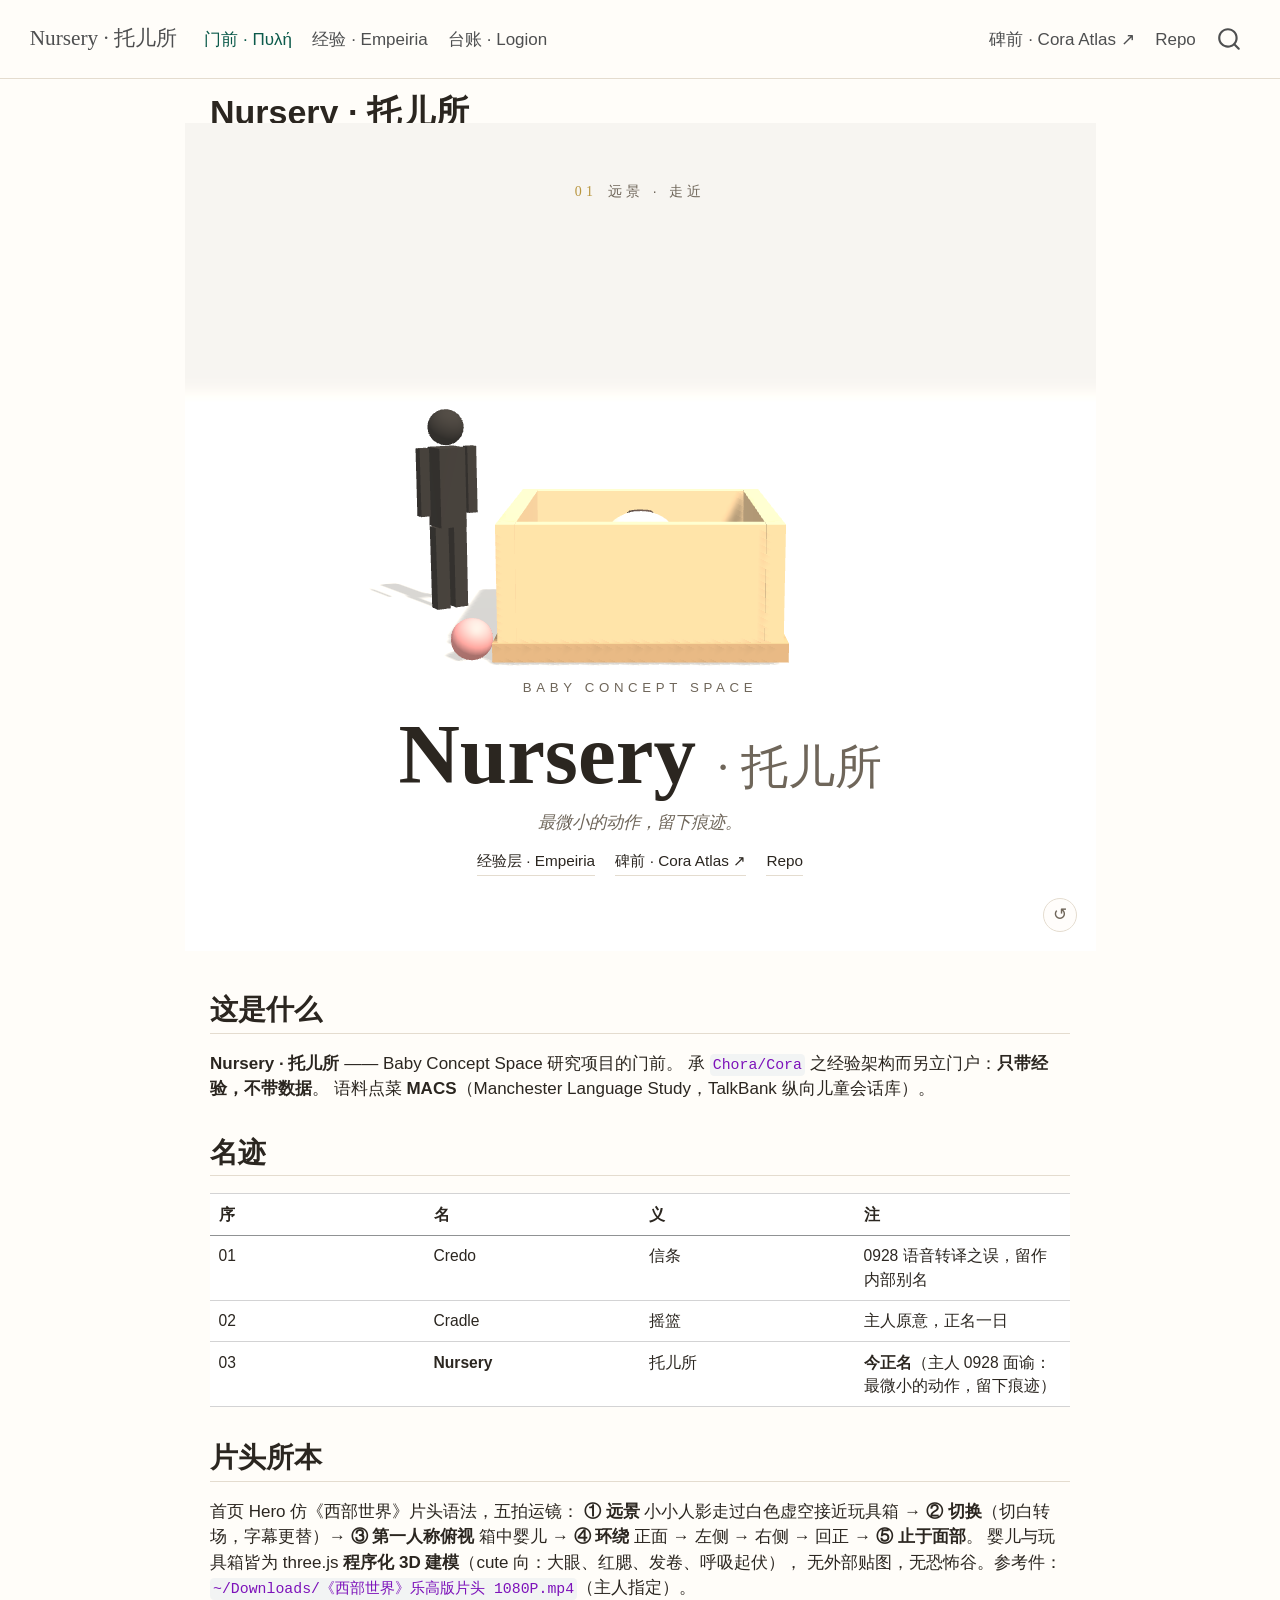
==== docs/index.html @ d9b51bdd "nursery-site v1: quarto 亮色首页 + Westworld 五拍 Hero (three.js 程序化 3D: cute 婴儿+玩具箱+剪影男孩); 名迹 Credo→Cradl" ====
<!DOCTYPE html>
<html xmlns="http://www.w3.org/1999/xhtml" lang="zh-Hans" xml:lang="zh-Hans"><head>

<meta charset="utf-8">
<meta name="generator" content="quarto-1.10.18">

<meta name="viewport" content="width=device-width, initial-scale=1.0, user-scalable=yes">


<title>Nursery · 托儿所</title>
<style>
/* Default styles provided by pandoc.
** See https://pandoc.org/MANUAL.html#variables-for-html for config info.
*/
span.smallcaps{font-variant: small-caps;}
div.columns{display: flex; gap: 1.5em;}
div.column{flex: auto;}
@media screen {
div.columns{gap: min(4vw, 1.5em);}
div.column{overflow-x: auto;}
}
div.hanging-indent{margin-left: 1.5em; text-indent: -1.5em;}
ul.task-list{list-style: none;}
ul.task-list li input[type="checkbox"] {
  width: 0.8em;
  margin: 0 0.8em 0.2em -1em; /* quarto-specific, see https://github.com/quarto-dev/quarto-cli/issues/4556 */ 
  vertical-align: middle;
}
</style>


<script src="site_libs/quarto-nav/quarto-nav.js"></script>
<script src="site_libs/quarto-nav/headroom.min.js"></script>
<script src="site_libs/clipboard/clipboard.min.js"></script>
<script src="site_libs/quarto-search/autocomplete.umd.js"></script>
<script src="site_libs/quarto-search/fuse.min.js"></script>
<script src="site_libs/quarto-search/quarto-search.js"></script>
<meta name="quarto:offset" content="./">
<script src="site_libs/quarto-html/quarto.js" type="module"></script>
<script src="site_libs/quarto-html/tabsets/tabsets.js" type="module"></script>
<script src="site_libs/quarto-html/popper.min.js"></script>
<script src="site_libs/quarto-html/tippy.umd.min.js"></script>
<script src="site_libs/quarto-html/anchor.min.js"></script>
<link href="site_libs/quarto-html/tippy.css" rel="stylesheet">
<link href="site_libs/quarto-html/quarto-syntax-highlighting-64a204ab8560d761af7679ceaba22944.css" rel="stylesheet" id="quarto-text-highlighting-styles">
<script src="site_libs/bootstrap/bootstrap.min.js"></script>
<link href="site_libs/bootstrap/bootstrap-icons.css" rel="stylesheet">
<link href="site_libs/bootstrap/bootstrap-a41d09759f1e36b3605fc5ec966b7374.min.css" rel="stylesheet" append-hash="true" id="quarto-bootstrap" data-mode="light">
<script id="quarto-search-options" type="application/json">{
  "location": "navbar",
  "copy-button": false,
  "collapse-after": 3,
  "panel-placement": "end",
  "type": "overlay",
  "limit": 50,
  "keyboard-shortcut": [
    "f",
    "/",
    "s"
  ],
  "show-item-context": false,
  "language": {
    "search-no-results-text": "没有结果",
    "search-matching-documents-text": "匹配的文档",
    "search-copy-link-title": "复制搜索链接",
    "search-hide-matches-text": "隐藏其它匹配结果",
    "search-more-match-text": "更多匹配结果",
    "search-more-matches-text": "更多匹配结果",
    "search-clear-button-title": "清除",
    "search-text-placeholder": "",
    "search-detached-cancel-button-title": "取消",
    "search-submit-button-title": "提交",
    "search-label": "搜索"
  }
}</script>


<link rel="stylesheet" href="styles/site.css">
</head>

<body class="nav-fixed quarto-light">

<div id="quarto-search-results"></div>
  <header id="quarto-header" class="headroom fixed-top">
    <nav class="navbar navbar-expand-lg " data-bs-theme="dark">
      <div class="navbar-container container-fluid">
      <div class="navbar-brand-container mx-auto">
    <a class="navbar-brand" href="./index.html">
    <span class="navbar-title">Nursery · 托儿所</span>
    </a>
  </div>
            <div id="quarto-search" class="" title="搜索"></div>
          <button class="navbar-toggler" type="button" data-bs-toggle="collapse" data-bs-target="#navbarCollapse" aria-controls="navbarCollapse" role="menu" aria-expanded="false" aria-label="展开或折叠导航栏" onclick="if (window.quartoToggleHeadroom) { window.quartoToggleHeadroom(); }">
  <span class="navbar-toggler-icon"></span>
</button>
          <div class="collapse navbar-collapse" id="navbarCollapse">
            <ul class="navbar-nav navbar-nav-scroll me-auto">
  <li class="nav-item">
    <a class="nav-link active" href="./index.html" aria-current="page"> 
<span class="menu-text">门前 · Πυλή</span></a>
  </li>  
  <li class="nav-item">
    <a class="nav-link" href="./experience.html"> 
<span class="menu-text">经验 · Empeiria</span></a>
  </li>  
  <li class="nav-item">
    <a class="nav-link" href="./LEDGER.html"> 
<span class="menu-text">台账 · Logion</span></a>
  </li>  
</ul>
            <ul class="navbar-nav navbar-nav-scroll ms-auto">
  <li class="nav-item">
    <a class="nav-link" href="https://math4mad.github.io/cora-atlas/"> 
<span class="menu-text">碑前 · Cora Atlas ↗</span></a>
  </li>  
  <li class="nav-item">
    <a class="nav-link" href="https://github.com/math4mad/cradle"> 
<span class="menu-text">Repo</span></a>
  </li>  
</ul>
          </div> <!-- /navcollapse -->
            <div class="quarto-navbar-tools">
</div>
      </div> <!-- /container-fluid -->
    </nav>
</header>
<!-- content -->
<div id="quarto-content" class="quarto-container page-columns page-rows-contents page-layout-full page-navbar">
<!-- sidebar -->
<!-- margin-sidebar -->
    
<!-- main -->
<main class="content column-page" id="quarto-document-content">

<header id="title-block-header" class="quarto-title-block default">
<div class="quarto-title">
<h1 class="title">Nursery · 托儿所</h1>
</div>



<div class="quarto-title-meta column-page">

    
  
    
  </div>
  


</header>


<section id="ww-hero" aria-label="Nursery 片头">
<div id="ww-stage">

</div>
<div id="ww-fade">

</div>
<div id="ww-caption">
<span class="ww-cap-num">01</span><span class="ww-cap-txt">远景 · 走近</span>
</div>
<header id="ww-plate">
<div class="ww-kicker">
Baby Concept Space
</div>
<h1 class="ww-title">
Nursery <span class="ww-cn">· 托儿所</span>
</h1>
<p class="ww-motto">
最微小的动作，留下痕迹。
</p>
<nav class="ww-links">
<a href="./experience.html" class="ww-link">经验层 · Empeiria</a> <a href="https://math4mad.github.io/cora-atlas/" class="ww-link">碑前 · Cora Atlas ↗</a> <a href="https://github.com/math4mad/cradle" class="ww-link">Repo</a>
</nav>
</header>
<div id="ww-replay" title="重看片头" role="button" tabindex="0">
↺
</div>
<script src="javascripts/three.min.js"></script>
<script src="javascripts/hero.js"></script>
</section>
<div id="nursery-intro">
<section id="这是什么" class="level2">
<h2 class="anchored" data-anchor-id="这是什么">这是什么</h2>
<p><strong>Nursery · 托儿所</strong> —— Baby Concept Space 研究项目的门前。 承 <code>Chora/Cora</code> 之经验架构而另立门户：<strong>只带经验，不带数据</strong>。 语料点菜 <strong>MACS</strong>（Manchester Language Study，TalkBank 纵向儿童会话库）。</p>
</section>
<section id="名迹" class="level2">
<h2 class="anchored" data-anchor-id="名迹">名迹</h2>
<table class="caption-top table">
<colgroup>
<col style="width: 25%">
<col style="width: 25%">
<col style="width: 25%">
<col style="width: 25%">
</colgroup>
<thead>
<tr class="header">
<th>序</th>
<th>名</th>
<th>义</th>
<th>注</th>
</tr>
</thead>
<tbody>
<tr class="odd">
<td>01</td>
<td>Credo</td>
<td>信条</td>
<td>0928 语音转译之误，留作内部别名</td>
</tr>
<tr class="even">
<td>02</td>
<td>Cradle</td>
<td>摇篮</td>
<td>主人原意，正名一日</td>
</tr>
<tr class="odd">
<td>03</td>
<td><strong>Nursery</strong></td>
<td>托儿所</td>
<td><strong>今正名</strong>（主人 0928 面谕：最微小的动作，留下痕迹）</td>
</tr>
</tbody>
</table>
</section>
<section id="片头所本" class="level2">
<h2 class="anchored" data-anchor-id="片头所本">片头所本</h2>
<p>首页 Hero 仿《西部世界》片头语法，五拍运镜： <strong>① 远景</strong> 小小人影走过白色虚空接近玩具箱 → <strong>② 切换</strong>（切白转场，字幕更替）→ <strong>③ 第一人称俯视</strong> 箱中婴儿 → <strong>④ 环绕</strong> 正面 → 左侧 → 右侧 → 回正 → <strong>⑤ 止于面部</strong>。 婴儿与玩具箱皆为 three.js <strong>程序化 3D 建模</strong>（cute 向：大眼、红腮、发卷、呼吸起伏）， 无外部贴图，无恐怖谷。参考件：<code>~/Downloads/《西部世界》乐高版片头 1080P.mp4</code>（主人指定）。</p>
</section>
</div>



</main> <!-- /main -->
<script id="quarto-html-after-body" type="application/javascript">
  window.document.addEventListener("DOMContentLoaded", function (event) {
    const icon = "";
    const anchorJS = new window.AnchorJS();
    anchorJS.options = {
      placement: 'right',
      icon: icon
    };
    anchorJS.add('.anchored');
    const isCodeAnnotation = (el) => {
      for (const clz of el.classList) {
        if (clz.startsWith('code-annotation-')) {                     
          return true;
        }
      }
      return false;
    }
    const onCopySuccess = function(e) {
      // button target
      const button = e.trigger;
      // don't keep focus
      button.blur();
      // flash "checked"
      button.classList.add('code-copy-button-checked');
      var currentTitle = button.getAttribute("title");
      button.setAttribute("title", "已复制");
      let tooltip;
      if (window.bootstrap) {
        button.setAttribute("data-bs-toggle", "tooltip");
        button.setAttribute("data-bs-placement", "left");
        button.setAttribute("data-bs-title", "已复制");
        tooltip = new bootstrap.Tooltip(button, 
          { trigger: "manual", 
            customClass: "code-copy-button-tooltip",
            offset: [0, -8]});
        tooltip.show();    
      }
      setTimeout(function() {
        if (tooltip) {
          tooltip.hide();
          button.removeAttribute("data-bs-title");
          button.removeAttribute("data-bs-toggle");
          button.removeAttribute("data-bs-placement");
        }
        button.setAttribute("title", currentTitle);
        button.classList.remove('code-copy-button-checked');
      }, 1000);
      // clear code selection
      e.clearSelection();
    }
    const getTextToCopy = function(trigger) {
      const outerScaffold = trigger.parentElement.cloneNode(true);
      const codeEl = outerScaffold.querySelector('code');
      for (const childEl of codeEl.children) {
        if (isCodeAnnotation(childEl)) {
          childEl.remove();
        }
      }
      return codeEl.innerText;
    }
    const clipboard = new window.ClipboardJS('.code-copy-button:not([data-in-quarto-modal])', {
      text: getTextToCopy
    });
    clipboard.on('success', onCopySuccess);
    if (window.document.getElementById('quarto-embedded-source-code-modal')) {
      const clipboardModal = new window.ClipboardJS('.code-copy-button[data-in-quarto-modal]', {
        text: getTextToCopy,
        container: window.document.getElementById('quarto-embedded-source-code-modal')
      });
      clipboardModal.on('success', onCopySuccess);
    }
      var localhostRegex = new RegExp(/^(?:http|https):\/\/localhost\:?[0-9]*\//);
      var mailtoRegex = new RegExp(/^mailto:/);
        var filterRegex = new RegExp('/' + window.location.host + '/');
      var isInternal = (href) => {
          return filterRegex.test(href) || localhostRegex.test(href) || mailtoRegex.test(href);
      }
      // Inspect non-navigation links and adorn them if external
     var links = window.document.querySelectorAll('a[href]:not(.nav-link):not(.navbar-brand):not(.toc-action):not(.sidebar-link):not(.sidebar-item-toggle):not(.pagination-link):not(.no-external):not([aria-hidden]):not(.dropdown-item):not(.quarto-navigation-tool):not(.about-link)');
      for (var i=0; i<links.length; i++) {
        const link = links[i];
        if (!isInternal(link.href)) {
          // undo the damage that might have been done by quarto-nav.js in the case of
          // links that we want to consider external
          if (link.dataset.originalHref !== undefined) {
            link.href = link.dataset.originalHref;
          }
        }
      }
    function tippyHover(el, contentFn, onTriggerFn, onUntriggerFn) {
      const config = {
        allowHTML: true,
        maxWidth: 500,
        delay: 100,
        arrow: false,
        appendTo: function(el) {
            return el.parentElement;
        },
        interactive: true,
        interactiveBorder: 10,
        theme: 'quarto',
        placement: 'bottom-start',
      };
      if (contentFn) {
        config.content = contentFn;
      }
      if (onTriggerFn) {
        config.onTrigger = onTriggerFn;
      }
      if (onUntriggerFn) {
        config.onUntrigger = onUntriggerFn;
      }
      window.tippy(el, config); 
    }
    const noterefs = window.document.querySelectorAll('a[role="doc-noteref"]');
    for (var i=0; i<noterefs.length; i++) {
      const ref = noterefs[i];
      tippyHover(ref, function() {
        // use id or data attribute instead here
        let href = ref.getAttribute('data-footnote-href') || ref.getAttribute('href');
        try { href = new URL(href).hash; } catch {}
        const id = href.replace(/^#\/?/, "");
        const note = window.document.getElementById(id);
        if (note) {
          return note.innerHTML;
        } else {
          return "";
        }
      });
    }
    const xrefs = window.document.querySelectorAll('a.quarto-xref');
    const processXRef = (id, note) => {
      // Strip column container classes
      const stripColumnClz = (el) => {
        el.classList.remove("page-full", "page-columns");
        if (el.children) {
          for (const child of el.children) {
            stripColumnClz(child);
          }
        }
      }
      stripColumnClz(note)
      if (id === null || id.startsWith('sec-')) {
        // Special case sections, only their first couple elements
        const container = document.createElement("div");
        if (note.children && note.children.length > 2) {
          container.appendChild(note.children[0].cloneNode(true));
          for (let i = 1; i < note.children.length; i++) {
            const child = note.children[i];
            if (child.tagName === "P" && child.innerText === "") {
              continue;
            } else {
              container.appendChild(child.cloneNode(true));
              break;
            }
          }
          if (window.Quarto?.typesetMath) {
            window.Quarto.typesetMath(container);
          }
          return container.innerHTML
        } else {
          if (window.Quarto?.typesetMath) {
            window.Quarto.typesetMath(note);
          }
          return note.innerHTML;
        }
      } else {
        // Remove any anchor links if they are present
        const anchorLink = note.querySelector('a.anchorjs-link');
        if (anchorLink) {
          anchorLink.remove();
        }
        if (window.Quarto?.typesetMath) {
          window.Quarto.typesetMath(note);
        }
        if (note.classList.contains("callout")) {
          return note.outerHTML;
        } else {
          return note.innerHTML;
        }
      }
    }
    for (var i=0; i<xrefs.length; i++) {
      const xref = xrefs[i];
      tippyHover(xref, undefined, function(instance) {
        instance.disable();
        let url = xref.getAttribute('href');
        let hash = undefined; 
        if (url.startsWith('#')) {
          hash = url;
        } else {
          try { hash = new URL(url).hash; } catch {}
        }
        if (hash) {
          const id = hash.replace(/^#\/?/, "");
          const note = window.document.getElementById(id);
          if (note !== null) {
            try {
              const html = processXRef(id, note.cloneNode(true));
              instance.setContent(html);
            } finally {
              instance.enable();
              instance.show();
            }
          } else {
            // See if we can fetch this
            fetch(url.split('#')[0])
            .then(res => res.text())
            .then(html => {
              const parser = new DOMParser();
              const htmlDoc = parser.parseFromString(html, "text/html");
              const note = htmlDoc.getElementById(id);
              if (note !== null) {
                const html = processXRef(id, note);
                instance.setContent(html);
              } 
            }).finally(() => {
              instance.enable();
              instance.show();
            });
          }
        } else {
          // See if we can fetch a full url (with no hash to target)
          // This is a special case and we should probably do some content thinning / targeting
          fetch(url)
          .then(res => res.text())
          .then(html => {
            const parser = new DOMParser();
            const htmlDoc = parser.parseFromString(html, "text/html");
            const note = htmlDoc.querySelector('main.content');
            if (note !== null) {
              // This should only happen for chapter cross references
              // (since there is no id in the URL)
              // remove the first header
              if (note.children.length > 0 && note.children[0].tagName === "HEADER") {
                note.children[0].remove();
              }
              const html = processXRef(null, note);
              instance.setContent(html);
            } 
          }).finally(() => {
            instance.enable();
            instance.show();
          });
        }
      }, function(instance) {
      });
    }
        let selectedAnnoteEl;
        const selectorForAnnotation = ( cell, annotation) => {
          let cellAttr = 'data-code-cell="' + cell + '"';
          let lineAttr = 'data-code-annotation="' +  annotation + '"';
          const selector = 'span[' + cellAttr + '][' + lineAttr + ']';
          return selector;
        }
        const selectCodeLines = (annoteEl) => {
          const doc = window.document;
          const targetCell = annoteEl.getAttribute("data-target-cell");
          const targetAnnotation = annoteEl.getAttribute("data-target-annotation");
          const annoteSpan = window.document.querySelector(selectorForAnnotation(targetCell, targetAnnotation));
          const lines = annoteSpan.getAttribute("data-code-lines").split(",");
          const lineIds = lines.map((line) => {
            return targetCell + "-" + line;
          })
          let top = null;
          let height = null;
          let parent = null;
          if (lineIds.length > 0) {
              //compute the position of the single el (top and bottom and make a div)
              const el = window.document.getElementById(lineIds[0]);
              top = el.offsetTop;
              height = el.offsetHeight;
              parent = el.parentElement.parentElement;
            if (lineIds.length > 1) {
              const lastEl = window.document.getElementById(lineIds[lineIds.length - 1]);
              const bottom = lastEl.offsetTop + lastEl.offsetHeight;
              height = bottom - top;
            }
            if (top !== null && height !== null && parent !== null) {
              // cook up a div (if necessary) and position it 
              let div = window.document.getElementById("code-annotation-line-highlight");
              if (div === null) {
                div = window.document.createElement("div");
                div.setAttribute("id", "code-annotation-line-highlight");
                div.style.position = 'absolute';
                parent.appendChild(div);
              }
              div.style.top = top - 2 + "px";
              div.style.height = height + 4 + "px";
              div.style.left = 0;
              let gutterDiv = window.document.getElementById("code-annotation-line-highlight-gutter");
              if (gutterDiv === null) {
                gutterDiv = window.document.createElement("div");
                gutterDiv.setAttribute("id", "code-annotation-line-highlight-gutter");
                gutterDiv.style.position = 'absolute';
                const codeCell = window.document.getElementById(targetCell);
                const gutter = codeCell.querySelector('.code-annotation-gutter');
                gutter.appendChild(gutterDiv);
              }
              gutterDiv.style.top = top - 2 + "px";
              gutterDiv.style.height = height + 4 + "px";
            }
            selectedAnnoteEl = annoteEl;
          }
        };
        const unselectCodeLines = () => {
          const elementsIds = ["code-annotation-line-highlight", "code-annotation-line-highlight-gutter"];
          elementsIds.forEach((elId) => {
            const div = window.document.getElementById(elId);
            if (div) {
              div.remove();
            }
          });
          selectedAnnoteEl = undefined;
        };
          // Handle positioning of the toggle
      window.addEventListener(
        "resize",
        throttle(() => {
          elRect = undefined;
          if (selectedAnnoteEl) {
            selectCodeLines(selectedAnnoteEl);
          }
        }, 10)
      );
      function throttle(fn, ms) {
      let throttle = false;
      let timer;
        return (...args) => {
          if(!throttle) { // first call gets through
              fn.apply(this, args);
              throttle = true;
          } else { // all the others get throttled
              if(timer) clearTimeout(timer); // cancel #2
              timer = setTimeout(() => {
                fn.apply(this, args);
                timer = throttle = false;
              }, ms);
          }
        };
      }
        // Attach click handler to the DT
        const annoteDls = window.document.querySelectorAll('dt[data-target-cell]');
        for (const annoteDlNode of annoteDls) {
          annoteDlNode.addEventListener('click', (event) => {
            const clickedEl = event.target;
            if (clickedEl !== selectedAnnoteEl) {
              unselectCodeLines();
              const activeEl = window.document.querySelector('dt[data-target-cell].code-annotation-active');
              if (activeEl) {
                activeEl.classList.remove('code-annotation-active');
              }
              selectCodeLines(clickedEl);
              clickedEl.classList.add('code-annotation-active');
            } else {
              // Unselect the line
              unselectCodeLines();
              clickedEl.classList.remove('code-annotation-active');
            }
          });
        }
    const findCites = (el) => {
      const parentEl = el.parentElement;
      if (parentEl) {
        const cites = parentEl.dataset.cites;
        if (cites) {
          return {
            el,
            cites: cites.split(' ')
          };
        } else {
          return findCites(el.parentElement)
        }
      } else {
        return undefined;
      }
    };
    var bibliorefs = window.document.querySelectorAll('a[role="doc-biblioref"]');
    for (var i=0; i<bibliorefs.length; i++) {
      const ref = bibliorefs[i];
      const citeInfo = findCites(ref);
      if (citeInfo) {
        tippyHover(citeInfo.el, function() {
          var popup = window.document.createElement('div');
          citeInfo.cites.forEach(function(cite) {
            var citeDiv = window.document.createElement('div');
            citeDiv.classList.add('hanging-indent');
            citeDiv.classList.add('csl-entry');
            var biblioDiv = window.document.getElementById('ref-' + cite);
            if (biblioDiv) {
              citeDiv.innerHTML = biblioDiv.innerHTML;
            }
            popup.appendChild(citeDiv);
          });
          return popup.innerHTML;
        });
      }
    }
  });
  </script>
</div> <!-- /content -->




</body></html>
---- docs/site_libs/quarto-html/tippy.css ----
.tippy-box[data-animation=fade][data-state=hidden]{opacity:0}[data-tippy-root]{max-width:calc(100vw - 10px)}.tippy-box{position:relative;background-color:#333;color:#fff;border-radius:4px;font-size:14px;line-height:1.4;white-space:normal;outline:0;transition-property:transform,visibility,opacity}.tippy-box[data-placement^=top]>.tippy-arrow{bottom:0}.tippy-box[data-placement^=top]>.tippy-arrow:before{bottom:-7px;left:0;border-width:8px 8px 0;border-top-color:initial;transform-origin:center top}.tippy-box[data-placement^=bottom]>.tippy-arrow{top:0}.tippy-box[data-placement^=bottom]>.tippy-arrow:before{top:-7px;left:0;border-width:0 8px 8px;border-bottom-color:initial;transform-origin:center bottom}.tippy-box[data-placement^=left]>.tippy-arrow{right:0}.tippy-box[data-placement^=left]>.tippy-arrow:before{border-width:8px 0 8px 8px;border-left-color:initial;right:-7px;transform-origin:center left}.tippy-box[data-placement^=right]>.tippy-arrow{left:0}.tippy-box[data-placement^=right]>.tippy-arrow:before{left:-7px;border-width:8px 8px 8px 0;border-right-color:initial;transform-origin:center right}.tippy-box[data-inertia][data-state=visible]{transition-timing-function:cubic-bezier(.54,1.5,.38,1.11)}.tippy-arrow{width:16px;height:16px;color:#333}.tippy-arrow:before{content:"";position:absolute;border-color:transparent;border-style:solid}.tippy-content{position:relative;padding:5px 9px;z-index:1}
---- docs/site_libs/quarto-html/quarto-syntax-highlighting-64a204ab8560d761af7679ceaba22944.css ----
/* quarto syntax highlight colors */
:root {
  --quarto-hl-ot-color: #003B4F;
  --quarto-hl-at-color: #657422;
  --quarto-hl-ss-color: #20794D;
  --quarto-hl-an-color: #5E5E5E;
  --quarto-hl-fu-color: #4758AB;
  --quarto-hl-st-color: #20794D;
  --quarto-hl-cf-color: #003B4F;
  --quarto-hl-op-color: #5E5E5E;
  --quarto-hl-er-color: #AD0000;
  --quarto-hl-bn-color: #AD0000;
  --quarto-hl-al-color: #AD0000;
  --quarto-hl-va-color: #111111;
  --quarto-hl-bu-color: inherit;
  --quarto-hl-ex-color: inherit;
  --quarto-hl-pp-color: #AD0000;
  --quarto-hl-in-color: #5E5E5E;
  --quarto-hl-vs-color: #20794D;
  --quarto-hl-wa-color: #5E5E5E;
  --quarto-hl-do-color: #5E5E5E;
  --quarto-hl-im-color: #00769E;
  --quarto-hl-ch-color: #20794D;
  --quarto-hl-dt-color: #AD0000;
  --quarto-hl-fl-color: #AD0000;
  --quarto-hl-co-color: #5E5E5E;
  --quarto-hl-cv-color: #5E5E5E;
  --quarto-hl-cn-color: #8f5902;
  --quarto-hl-sc-color: #5E5E5E;
  --quarto-hl-dv-color: #AD0000;
  --quarto-hl-kw-color: #003B4F;
}

/* other quarto variables */
:root {
  --quarto-font-monospace: SFMono-Regular, Menlo, Monaco, Consolas, "Liberation Mono", "Courier New", monospace;
}

/* syntax highlight based on Pandoc's rules */
pre > code.sourceCode > span {
  color: #003B4F;
}

code.sourceCode > span {
  color: #003B4F;
}

div.sourceCode,
div.sourceCode pre.sourceCode {
  color: #003B4F;
}

/* Normal */
code span {
  color: #003B4F;
}

/* Alert */
code span.al {
  color: #AD0000;
  font-style: inherit;
}

/* Annotation */
code span.an {
  color: #5E5E5E;
  font-style: inherit;
}

/* Attribute */
code span.at {
  color: #657422;
  font-style: inherit;
}

/* BaseN */
code span.bn {
  color: #AD0000;
  font-style: inherit;
}

/* BuiltIn */
code span.bu {
  font-style: inherit;
}

/* ControlFlow */
code span.cf {
  color: #003B4F;
  font-weight: bold;
  font-style: inherit;
}

/* Char */
code span.ch {
  color: #20794D;
  font-style: inherit;
}

/* Constant */
code span.cn {
  color: #8f5902;
  font-style: inherit;
}

/* Comment */
code span.co {
  color: #5E5E5E;
  font-style: inherit;
}

/* CommentVar */
code span.cv {
  color: #5E5E5E;
  font-style: italic;
}

/* Documentation */
code span.do {
  color: #5E5E5E;
  font-style: italic;
}

/* DataType */
code span.dt {
  color: #AD0000;
  font-style: inherit;
}

/* DecVal */
code span.dv {
  color: #AD0000;
  font-style: inherit;
}

/* Error */
code span.er {
  color: #AD0000;
  font-style: inherit;
}

/* Extension */
code span.ex {
  font-style: inherit;
}

/* Float */
code span.fl {
  color: #AD0000;
  font-style: inherit;
}

/* Function */
code span.fu {
  color: #4758AB;
  font-style: inherit;
}

/* Import */
code span.im {
  color: #00769E;
  font-style: inherit;
}

/* Information */
code span.in {
  color: #5E5E5E;
  font-style: inherit;
}

/* Keyword */
code span.kw {
  color: #003B4F;
  font-weight: bold;
  font-style: inherit;
}

/* Operator */
code span.op {
  color: #5E5E5E;
  font-style: inherit;
}

/* Other */
code span.ot {
  color: #003B4F;
  font-style: inherit;
}

/* Preprocessor */
code span.pp {
  color: #AD0000;
  font-style: inherit;
}

/* SpecialChar */
code span.sc {
  color: #5E5E5E;
  font-style: inherit;
}

/* SpecialString */
code span.ss {
  color: #20794D;
  font-style: inherit;
}

/* String */
code span.st {
  color: #20794D;
  font-style: inherit;
}

/* Variable */
code span.va {
  color: #111111;
  font-style: inherit;
}

/* VerbatimString */
code span.vs {
  color: #20794D;
  font-style: inherit;
}

/* Warning */
code span.wa {
  color: #5E5E5E;
  font-style: italic;
}

.prevent-inlining {
  content: "</";
}

/*# sourceMappingURL=9d8d5bb603a83b8298b89080a598c93b.css.map */
---- docs/styles/site.css ----
/* Nursery · 亮色盘 (0928 v1, 后期再改) —— 与 cora-atlas 盘化同理, 只走 :root 变量 */
:root {
  --nv-void:   #f7f5f1;  /* 白空 */
  --nv-paper:  #fffdf9;
  --nv-ink:    #2b2620;
  --nv-soft:   #6f665a;
  --nv-line:   #e4dccf;
  --nv-accent: #c98a4b;  /* 暖木色, 玩具箱之裔 */
  --nv-gold:   #b8963f;
}

/* ---- Hero 舞台 ---- */
#ww-hero { position: relative; height: 92vh; min-height: 540px; margin: -1.6rem -1.5rem 2.5rem; background: var(--nv-void); overflow: hidden; }
#ww-stage, #ww-stage canvas { position: absolute; inset: 0; width: 100%; height: 100%; display: block; }
#ww-fade { position: absolute; inset: 0; background: var(--nv-void); opacity: 0; pointer-events: none; transition: opacity .12s linear; }

#ww-plate { position: absolute; left: 0; right: 0; bottom: 9%; text-align: center; pointer-events: none; }
#ww-plate .ww-kicker { letter-spacing: .35em; text-transform: uppercase; font-size: .78rem; color: var(--nv-soft); }
#ww-plate .ww-title { font-family: Palatino, "Palatino Linotype", serif; font-size: clamp(2.6rem, 7vw, 5rem); color: var(--nv-ink); margin: .3rem 0 .2rem; font-weight: 700; }
#ww-plate .ww-cn { font-size: .55em; font-weight: 400; color: var(--nv-soft); }
#ww-plate .ww-motto { font-style: italic; color: var(--nv-soft); font-size: 1.02rem; margin-bottom: .9rem; }
#ww-plate .ww-links { display: flex; gap: 1.2rem; justify-content: center; flex-wrap: wrap; pointer-events: auto; }
#ww-plate .ww-link { color: var(--nv-ink); text-decoration: none; border-bottom: 1px solid var(--nv-line); font-size: .9rem; padding-bottom: .12rem; }
#ww-plate .ww-link:hover { border-bottom-color: var(--nv-accent); color: var(--nv-accent); }

#ww-caption { position: absolute; top: 7%; left: 0; right: 0; text-align: center; letter-spacing: .3em; color: var(--nv-soft); font-size: .82rem; }
#ww-caption .ww-cap-num { color: var(--nv-gold); margin-right: .8em; font-family: Palatino, serif; }

#ww-replay { position: absolute; right: 1.1rem; bottom: 1.1rem; width: 2rem; height: 2rem; border: 1px solid var(--nv-line); border-radius: 50%; display: flex; align-items: center; justify-content: center; color: var(--nv-soft); cursor: pointer; background: rgba(255,253,249,.7); }
#ww-replay:hover { color: var(--nv-accent); border-color: var(--nv-accent); }

/* ---- 正文版式 ---- */
body { background: var(--nv-paper); color: var(--nv-ink); }
main { max-width: 860px; margin: 0 auto; }
h2 { font-family: Palatino, serif; border-bottom: 1px solid var(--nv-line); padding-bottom: .35rem; }
a { color: var(--nv-accent); }
table { font-size: .92rem; }
.navbar { background: var(--nv-paper) !important; border-bottom: 1px solid var(--nv-line); }
.navbar-title { font-family: Palatino, serif; }
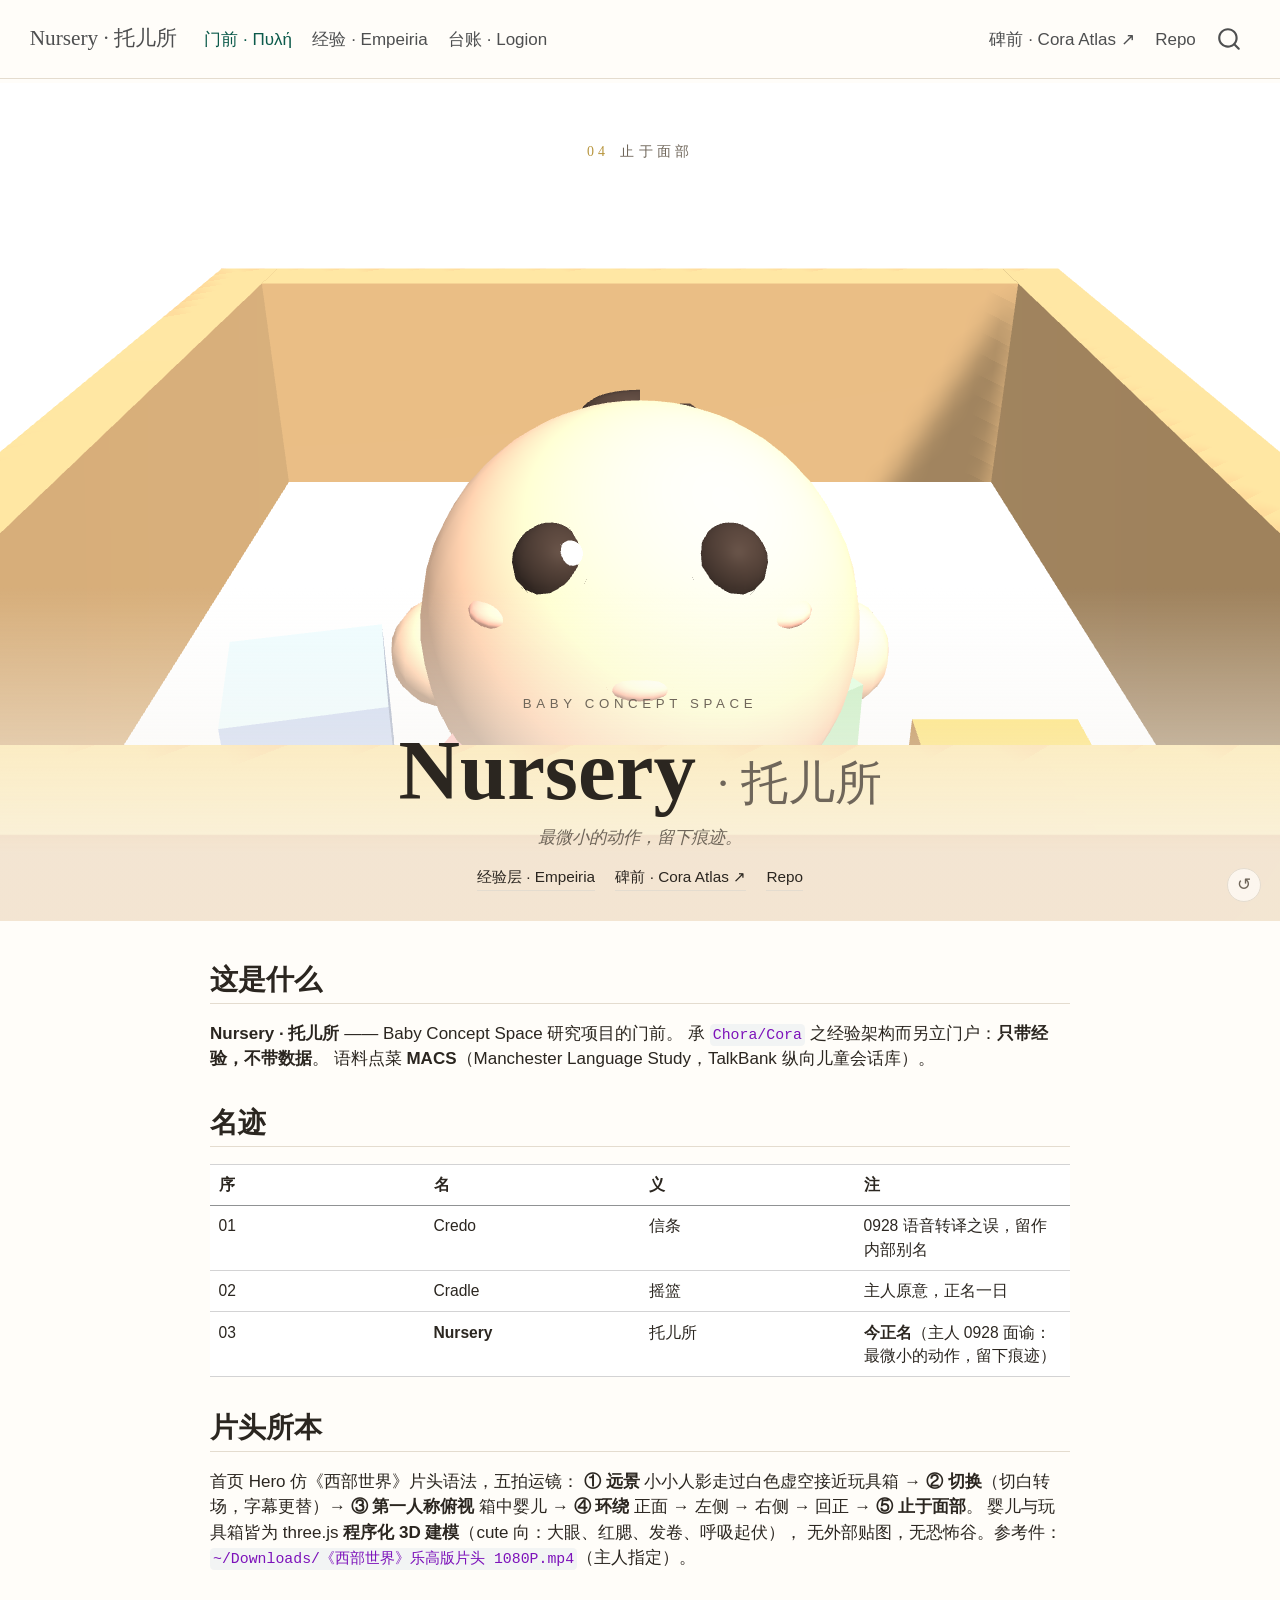
==== commit d103d47a: "hero 修形五案: 画布随布局重测(ResizeObserver, 拉伸灾除); 五官贴球面重排(眼腮嘴朝上, 俯视见脸); 地平无缝+雾浓(西境白); 箱壁降高木色沉; 男孩缩远; scrim层序" ====
--- a/docs/index.html
+++ b/docs/index.html
@@ -130,25 +130,9 @@
 <!-- margin-sidebar -->
     
 <!-- main -->
-<main class="content column-page" id="quarto-document-content">
-
-<header id="title-block-header" class="quarto-title-block default">
-<div class="quarto-title">
-<h1 class="title">Nursery · 托儿所</h1>
-</div>
-
-
-
-<div class="quarto-title-meta column-page">
-
-    
-  
-    
-  </div>
-  
-
-
-</header>
+<main class="content column-page" id="quarto-document-content"><header id="title-block-header" class="quarto-title-block"></header>
+
+
 
 
 <section id="ww-hero" aria-label="Nursery 片头">
--- a/docs/styles/site.css
+++ b/docs/styles/site.css
@@ -10,11 +10,15 @@
 }
 
 /* ---- Hero 舞台 ---- */
-#ww-hero { position: relative; height: 92vh; min-height: 540px; margin: -1.6rem -1.5rem 2.5rem; background: var(--nv-void); overflow: hidden; }
+#ww-hero { position: relative; height: calc(100vh - 62px); min-height: 540px; margin: -1.6rem calc(50% - 50vw) 2.5rem; width: 100vw; background: var(--nv-void); overflow: hidden; }
 #ww-stage, #ww-stage canvas { position: absolute; inset: 0; width: 100%; height: 100%; display: block; }
 #ww-fade { position: absolute; inset: 0; background: var(--nv-void); opacity: 0; pointer-events: none; transition: opacity .12s linear; }
+#ww-hero::after { content:""; position:absolute; left:0; right:0; bottom:0; height:40%; background:linear-gradient(transparent, rgba(247,245,241,.72) 80%); pointer-events:none; z-index:1; }
+#ww-stage { z-index:0; }
+#ww-plate, #ww-caption, #ww-replay { z-index:5; }
+#ww-fade { z-index:9; }
 
-#ww-plate { position: absolute; left: 0; right: 0; bottom: 9%; text-align: center; pointer-events: none; }
+#ww-plate { position: absolute; left: 0; right: 0; bottom: 3.5%; text-align: center; pointer-events: none; }
 #ww-plate .ww-kicker { letter-spacing: .35em; text-transform: uppercase; font-size: .78rem; color: var(--nv-soft); }
 #ww-plate .ww-title { font-family: Palatino, "Palatino Linotype", serif; font-size: clamp(2.6rem, 7vw, 5rem); color: var(--nv-ink); margin: .3rem 0 .2rem; font-weight: 700; }
 #ww-plate .ww-cn { font-size: .55em; font-weight: 400; color: var(--nv-soft); }
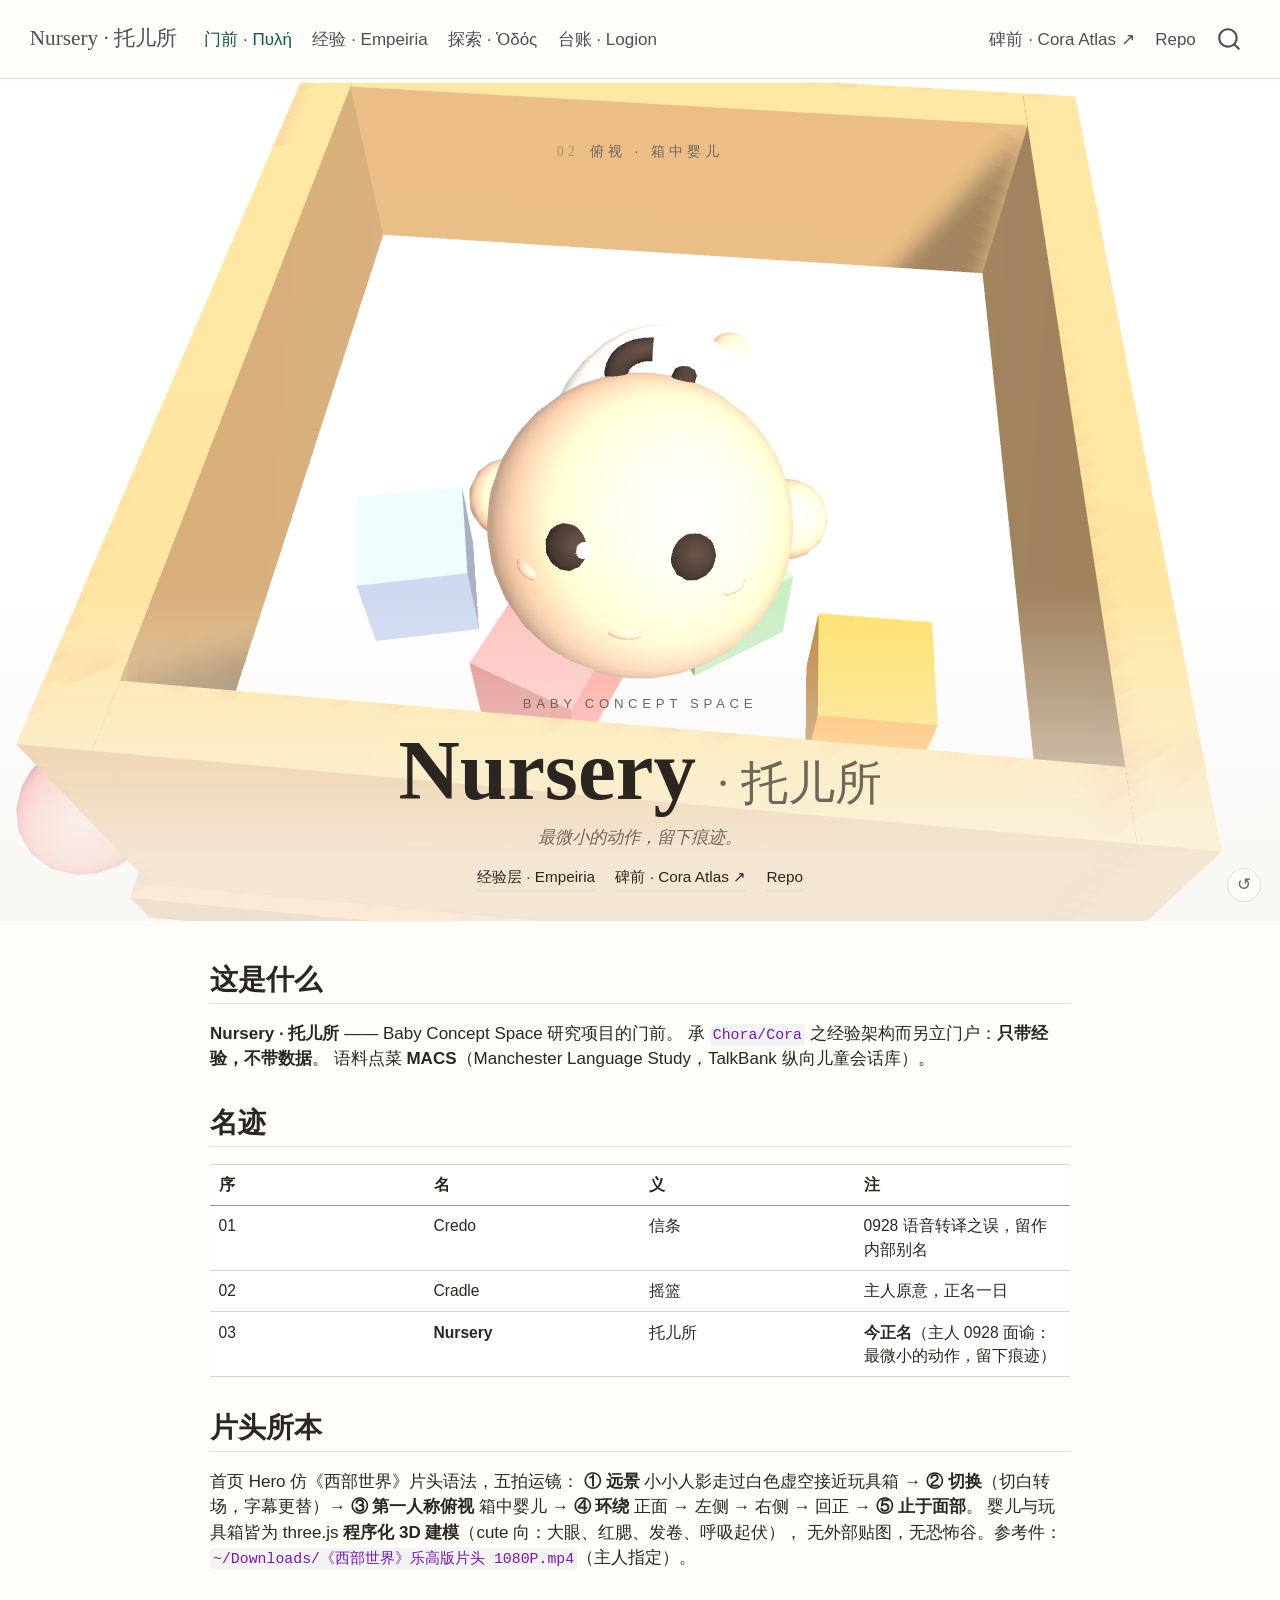
==== commit 671c232a: "探索·Ὁδός 页: 纪念碑谷式三关(感知/范畴/语言), 白色小圆锥人(艾达致敬非复刻), 等距正交+粉彩程序化建模; 拖转塔桥/择门/引光, 点击即跳格; 真点全通关+终幕目验后交卷" ====
--- a/docs/index.html
+++ b/docs/index.html
@@ -102,6 +102,10 @@
   <li class="nav-item">
     <a class="nav-link" href="./experience.html"> 
 <span class="menu-text">经验 · Empeiria</span></a>
+  </li>  
+  <li class="nav-item">
+    <a class="nav-link" href="./explore.html"> 
+<span class="menu-text">探索 · Ὁδός</span></a>
   </li>  
   <li class="nav-item">
     <a class="nav-link" href="./LEDGER.html"> 
--- a/docs/styles/site.css
+++ b/docs/styles/site.css
@@ -41,3 +41,15 @@
 table { font-size: .92rem; }
 .navbar { background: var(--nv-paper) !important; border-bottom: 1px solid var(--nv-line); }
 .navbar-title { font-family: Palatino, serif; }
+
+/* ---- 探索 Ὁδός 舞台 ---- */
+#mv-hero { position: relative; height: calc(100vh - 62px); min-height: 560px; margin: -1.6rem calc(50% - 50vw) 2.5rem; width: 100vw; background: var(--nv-void); overflow: hidden; }
+#mv-stage, #mv-stage canvas { position: absolute; inset: 0; width: 100%; height: 100%; display: block; z-index: 0; }
+#mv-caption { pointer-events: none; position: absolute; top: 5%; left: 0; right: 0; text-align: center; letter-spacing: .3em; color: var(--nv-soft); font-size: .85rem; z-index: 5; }
+#mv-caption .mv-cap-num { color: var(--nv-gold); margin-right: .8em; font-family: Palatino, serif; }
+#mv-hint { pointer-events: none; position: absolute; bottom: 6%; left: 0; right: 0; text-align: center; color: var(--nv-ink); font-size: .95rem; z-index: 5; font-style: italic; opacity: .85; }
+.mv-dots { pointer-events: none; position: absolute; top: 10.5%; left: 0; right: 0; display: flex; gap: .5rem; justify-content: center; z-index: 5; }
+.mv-dot { width: .5rem; height: .5rem; border-radius: 50%; border: 1px solid var(--nv-gold); background: transparent; }
+.mv-dot.on { background: var(--nv-gold); }
+#mv-replay { position: absolute; right: 1.1rem; bottom: 1.1rem; width: 2rem; height: 2rem; border: 1px solid var(--nv-line); border-radius: 50%; display: flex; align-items: center; justify-content: center; color: var(--nv-soft); cursor: pointer; background: rgba(255,253,249,.7); z-index: 6; }
+#mv-note { max-width: 860px; margin: 0 auto; }
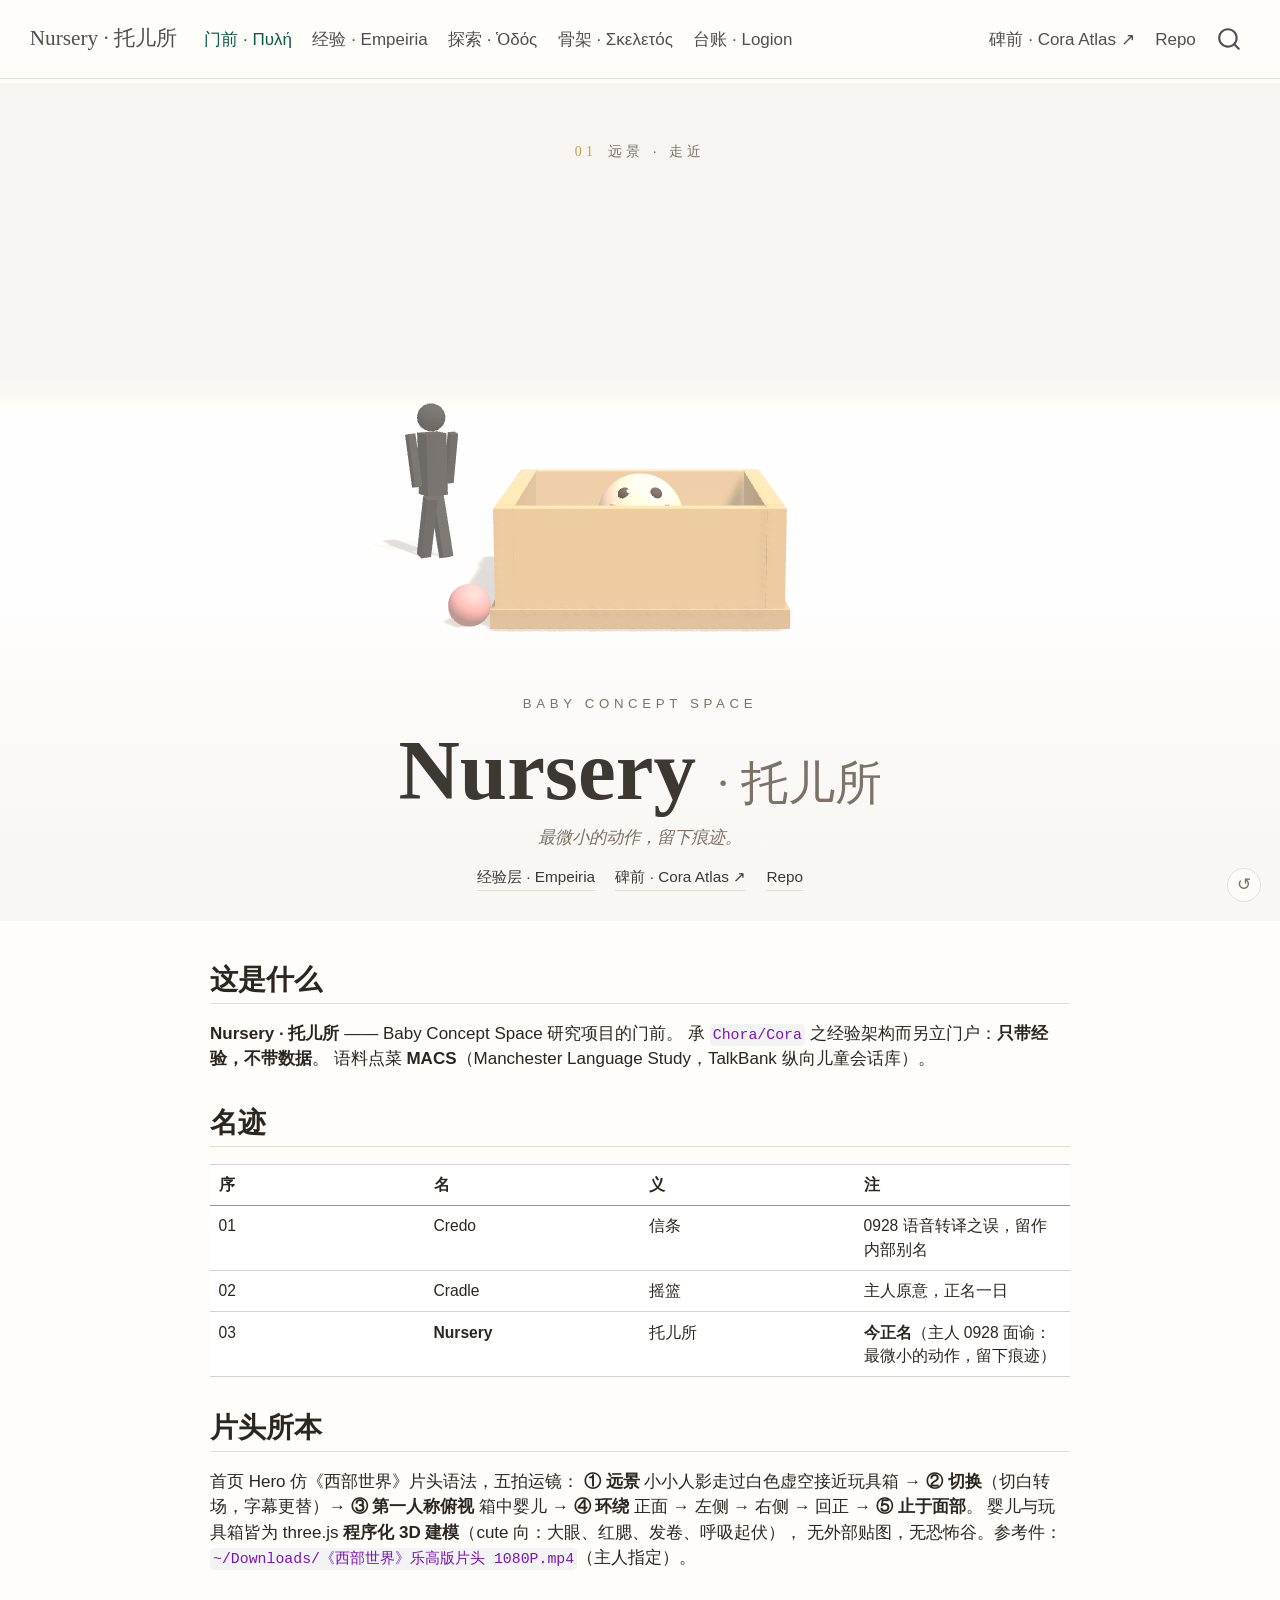
==== commit 8efeae4f: "骨架·Σκελετός 挂图: 七列阶段任务↔MACS指标↔实验案占位↔探索之关; 三律(图谱即假说/判据先冻后用/关列解耦); 入导航+台账" ====
--- a/docs/index.html
+++ b/docs/index.html
@@ -106,6 +106,10 @@
   <li class="nav-item">
     <a class="nav-link" href="./explore.html"> 
 <span class="menu-text">探索 · Ὁδός</span></a>
+  </li>  
+  <li class="nav-item">
+    <a class="nav-link" href="./skeleton.html"> 
+<span class="menu-text">骨架 · Σκελετός</span></a>
   </li>  
   <li class="nav-item">
     <a class="nav-link" href="./LEDGER.html"> 
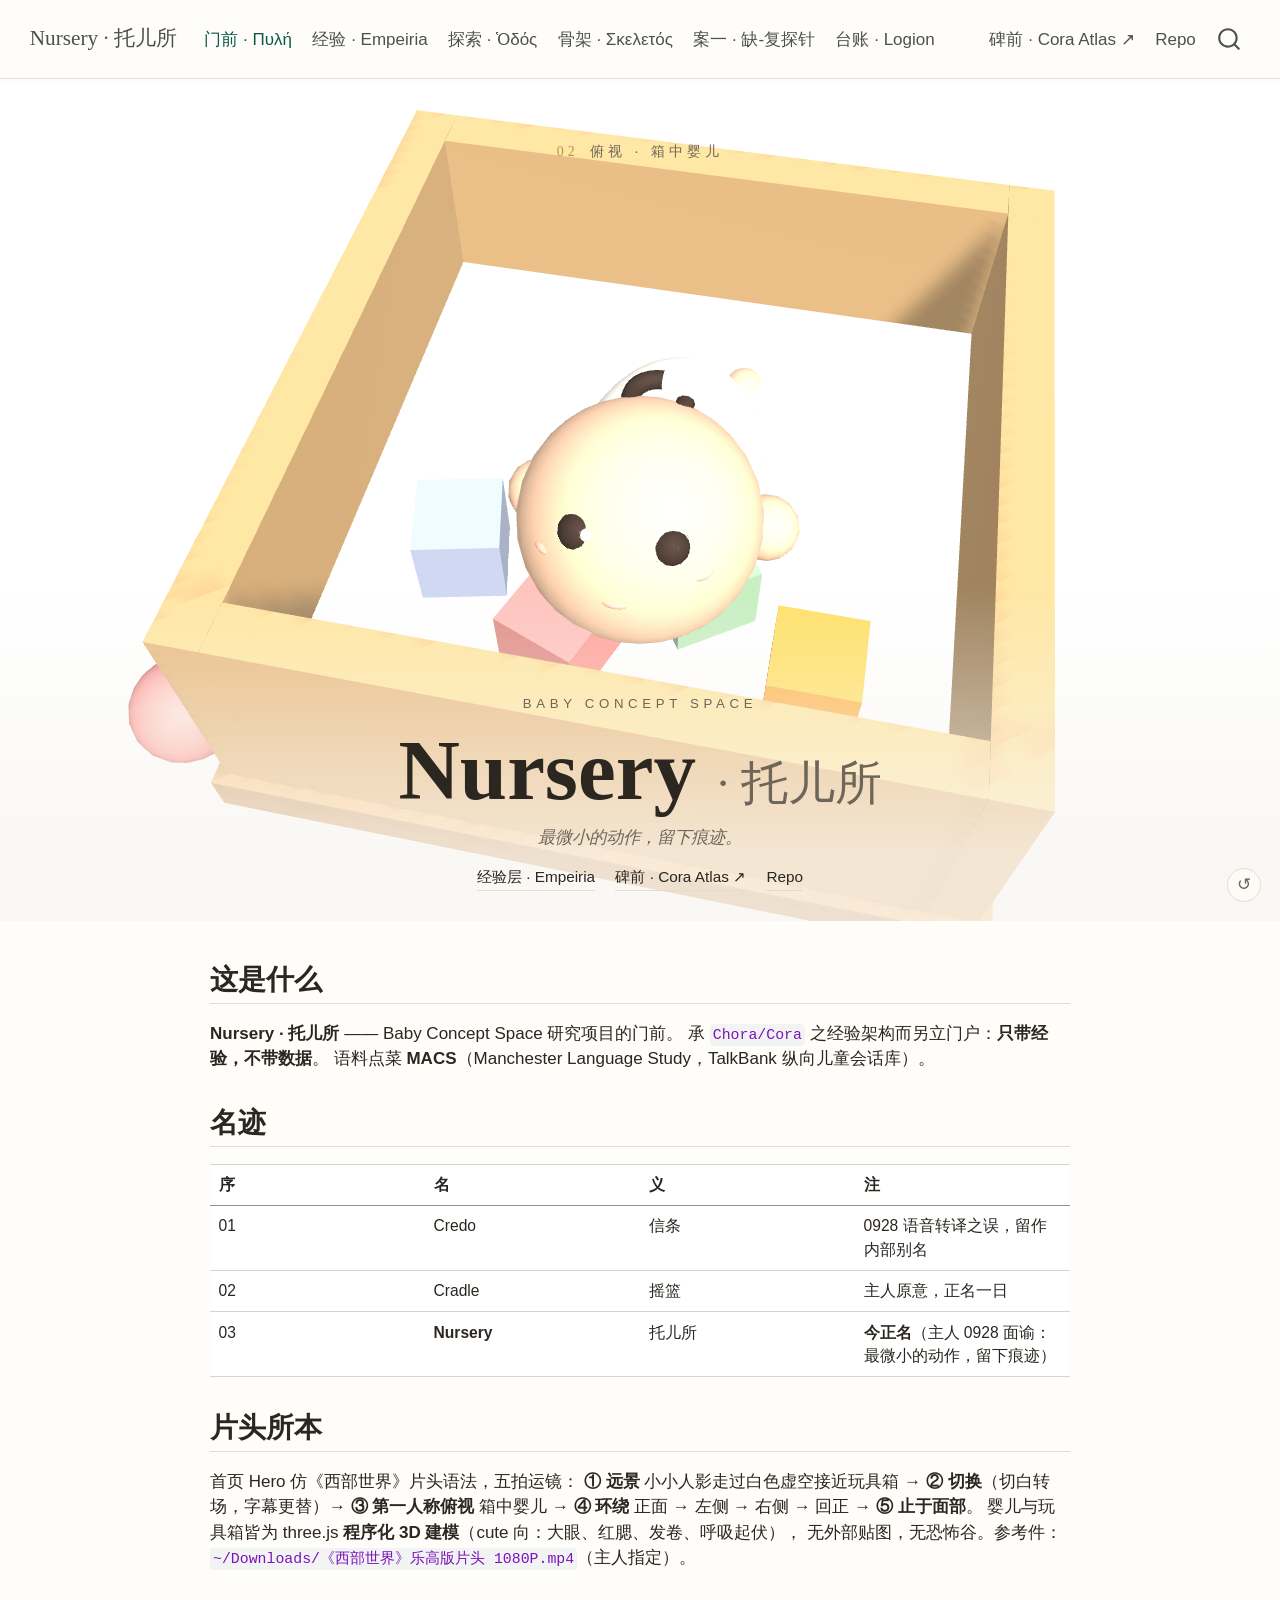
==== commit 18a1c500: "N01 缺-复探针 own案第一号: PREREG冻册先于开火/140格全射(2.6s,sha c55931a0)/五刀裁决(存活=μΔ连续悬崖·A-not-B成席·反转落chance面·单库不解耦→" ====
--- a/docs/index.html
+++ b/docs/index.html
@@ -110,6 +110,10 @@
   <li class="nav-item">
     <a class="nav-link" href="./skeleton.html"> 
 <span class="menu-text">骨架 · Σκελετός</span></a>
+  </li>  
+  <li class="nav-item">
+    <a class="nav-link" href="./experiment.html"> 
+<span class="menu-text">案一 · 缺-复探针</span></a>
   </li>  
   <li class="nav-item">
     <a class="nav-link" href="./LEDGER.html"> 
